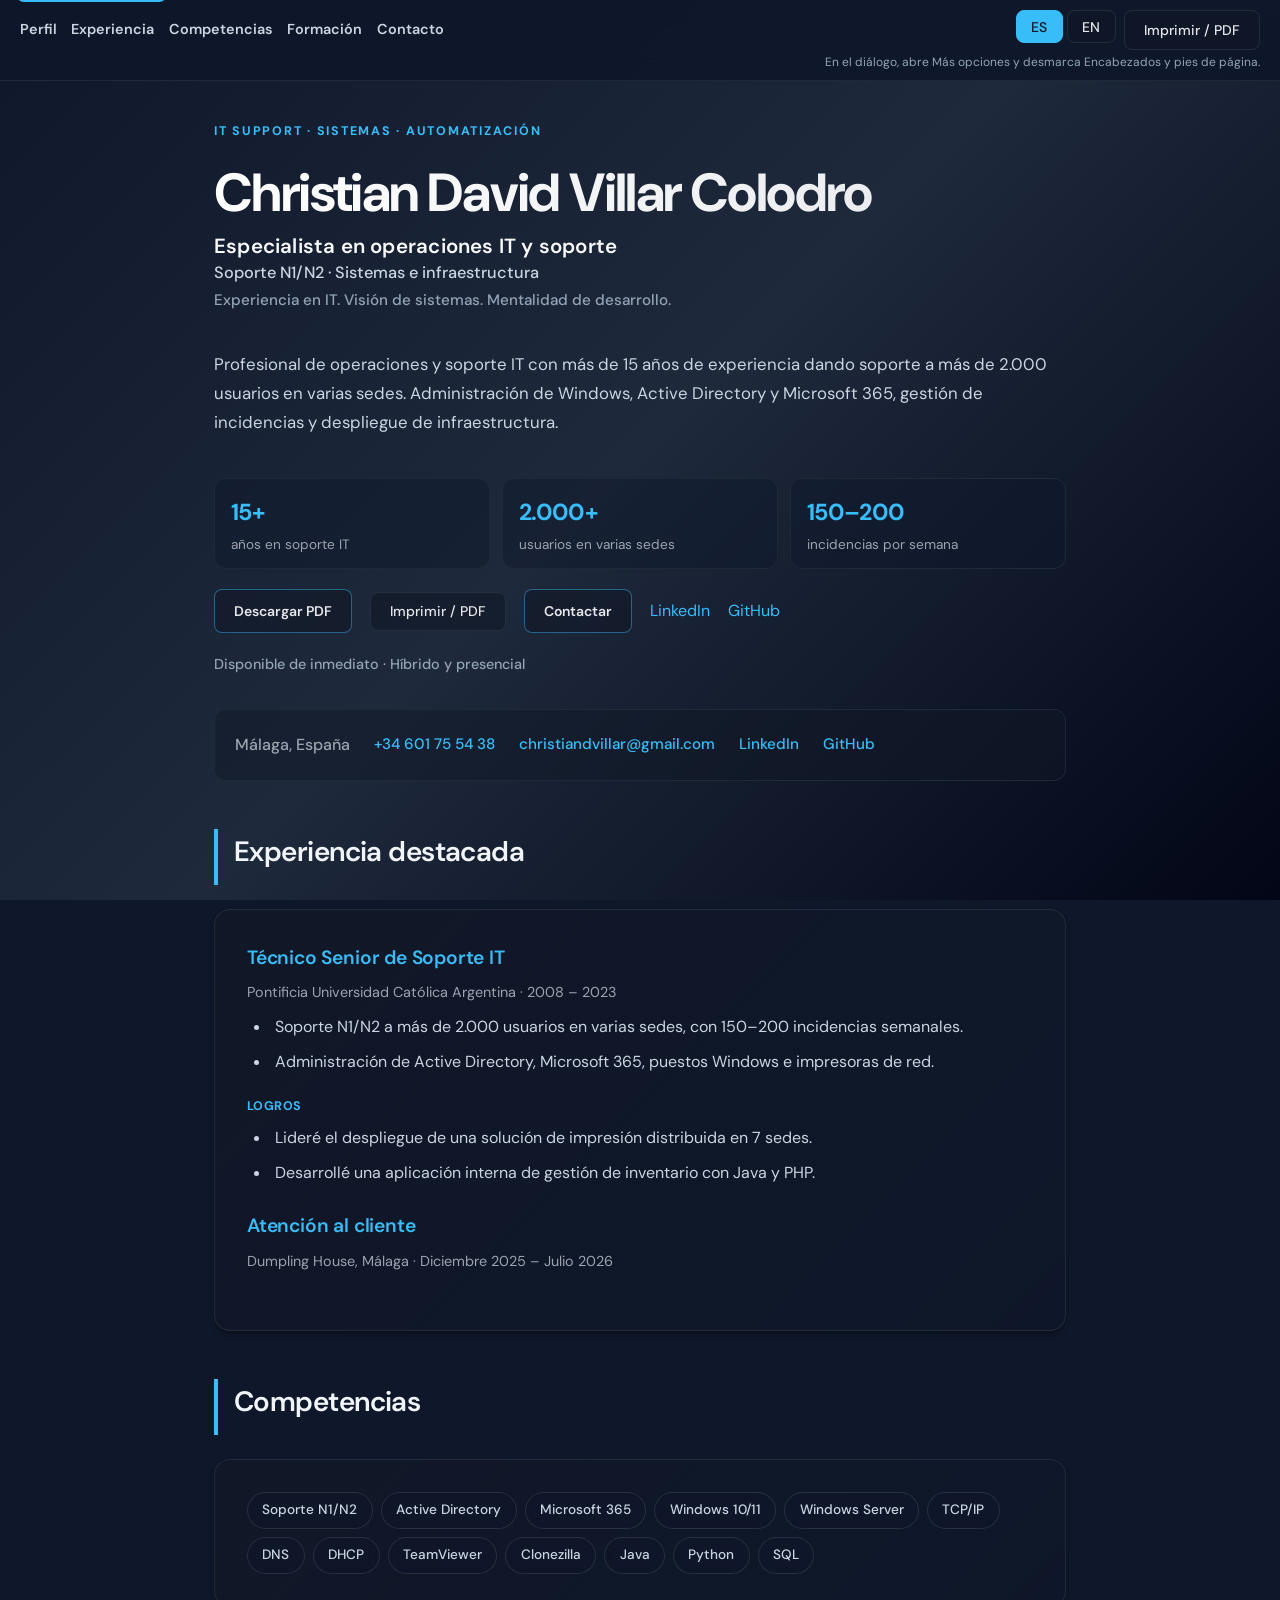
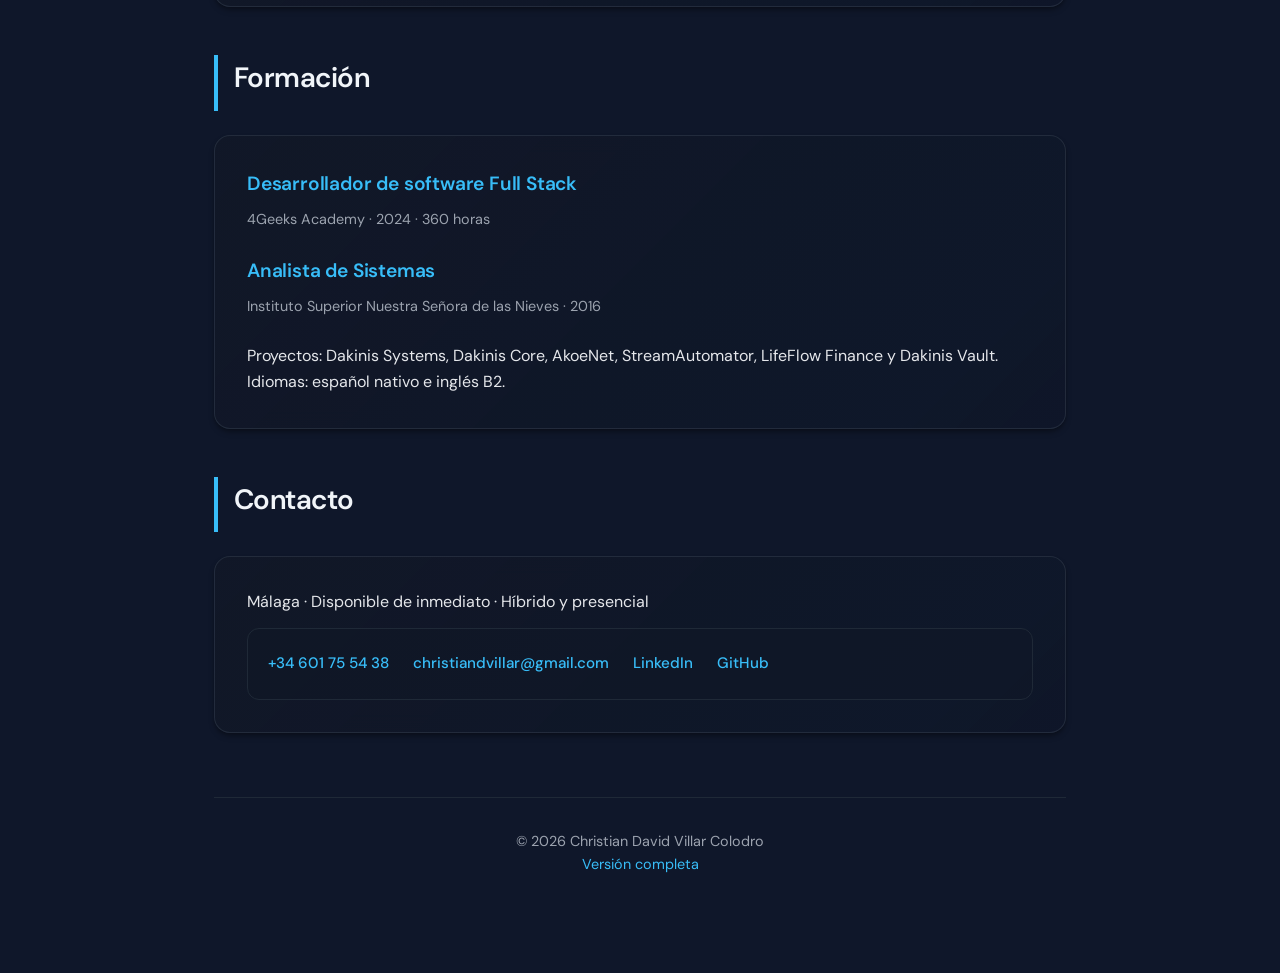
==== index-short.html @ e6d1a1b8 "Add bilingual PDF downloads and public project links. Ship Edge-validated PDFs in pdf/ and wire Desc" ====
<!DOCTYPE html>
<html lang="es">
<head>
  <meta charset="UTF-8" />
  <meta name="viewport" content="width=device-width, initial-scale=1.0" />
  <title>Christian David Villar Colodro | CV resumido</title>
  <meta name="description" data-es="CV resumido de Christian David Villar Colodro, técnico de operaciones IT y soporte N2. Málaga." data-en="Short CV of Christian David Villar Colodro, IT Operations Technician and L2 support. Málaga, Spain." content="CV resumido de Christian David Villar Colodro, técnico de operaciones IT y soporte N2. Málaga." />
  <meta name="theme-color" content="#0f172a" />
  <link rel="preconnect" href="https://fonts.googleapis.com" />
  <link rel="preconnect" href="https://fonts.gstatic.com" crossorigin />
  <link href="https://fonts.googleapis.com/css2?family=DM+Sans:ital,opsz,wght@0,9..40,400;0,9..40,500;0,9..40,600;0,9..40,700&display=swap" rel="stylesheet" />
  <link rel="stylesheet" href="css/styles.css" />
</head>
<body class="cv-page cv-short" data-title-es="Christian David Villar Colodro | CV resumido" data-title-en="Christian David Villar Colodro | Short CV">
  <a href="#cv-content" class="skip-link"><span data-es="Ir al contenido" data-en="Skip to content">Ir al contenido</span></a>

  <div class="topbar no-print">
    <nav class="section-nav" data-aria-es="Secciones del CV" data-aria-en="CV sections" aria-label="Secciones del CV">
      <a href="#perfil" data-es="Perfil" data-en="Profile">Perfil</a>
      <a href="#experiencia" data-es="Experiencia" data-en="Experience">Experiencia</a>
      <a href="#competencias" data-es="Competencias" data-en="Skills">Competencias</a>
      <a href="#formacion" data-es="Formación" data-en="Education">Formación</a>
      <a href="#contacto" data-es="Contacto" data-en="Contact">Contacto</a>
    </nav>
    <div class="controls-group">
      <div class="lang-toggle" role="group" data-aria-es="Selector de idioma" data-aria-en="Language selector" aria-label="Selector de idioma">
        <button type="button" id="btn-es" aria-pressed="true">ES</button>
        <button type="button" id="btn-en" aria-pressed="false">EN</button>
      </div>
      <button type="button" class="print-btn" data-es="Imprimir / PDF" data-en="Print / PDF">Imprimir / PDF</button>
    </div>
    <p class="print-hint" data-es="En el diálogo, abre Más opciones y desmarca Encabezados y pies de página." data-en="In the dialog, open More settings and turn off Headers and footers.">En el diálogo, abre Más opciones y desmarca Encabezados y pies de página.</p>
  </div>

  <main class="container" id="cv-content">
    <header class="cv-header" id="perfil">
      <p class="kicker" data-es="IT SUPPORT · SISTEMAS · AUTOMATIZACIÓN" data-en="IT SUPPORT · SYSTEMS · AUTOMATION">IT SUPPORT · SISTEMAS · AUTOMATIZACIÓN</p>
      <div class="header-text">
        <h1>Christian David Villar Colodro</h1>
        <p class="subtitle" data-es="Especialista en operaciones IT y soporte" data-en="IT Operations &amp; Support Specialist">Especialista en operaciones IT y soporte</p>
        <p class="subtitle-scope" data-es="Soporte N1/N2 · Sistemas e infraestructura" data-en="L1/L2 Support · Systems &amp; Infrastructure">Soporte N1/N2 · Sistemas e infraestructura</p>
        <p class="tagline" data-es="Experiencia en IT. Visión de sistemas. Mentalidad de desarrollo." data-en="IT experience. A systems view. A builder's mindset.">Experiencia en IT. Visión de sistemas. Mentalidad de desarrollo.</p>
      </div>
      <p class="intro-text" data-es="Profesional de operaciones y soporte IT con más de 15 años de experiencia dando soporte a más de 2.000 usuarios en varias sedes. Administración de Windows, Active Directory y Microsoft 365, gestión de incidencias y despliegue de infraestructura." data-en="IT Operations and Support professional with 15+ years of experience supporting 2,000+ users across multiple sites. Windows administration, Active Directory, Microsoft 365, incident management and infrastructure deployment.">Profesional de operaciones y soporte IT con más de 15 años de experiencia dando soporte a más de 2.000 usuarios en varias sedes. Administración de Windows, Active Directory y Microsoft 365, gestión de incidencias y despliegue de infraestructura.</p>
      <div class="stats" data-aria-es="Cifras destacadas" data-aria-en="Key figures" aria-label="Cifras destacadas">
        <div class="stat">
          <strong>15+</strong>
          <span data-es="años en soporte IT" data-en="years in IT support">años en soporte IT</span>
        </div>
        <div class="stat">
          <strong data-es="2.000+" data-en="2,000+">2.000+</strong>
          <span data-es="usuarios en varias sedes" data-en="users across multiple campuses">usuarios en varias sedes</span>
        </div>
        <div class="stat">
          <strong>150–200</strong>
          <span data-es="incidencias por semana" data-en="incidents per week">incidencias por semana</span>
        </div>
      </div>
      <div class="hero-actions no-print">
        <a class="button-link download-cv" href="pdf/cv-resumido-es.pdf" download data-pdf-es="pdf/cv-resumido-es.pdf" data-pdf-en="pdf/cv-resumido-en.pdf" data-es="Descargar PDF" data-en="Download PDF">Descargar PDF</a>
        <button type="button" class="print-btn" data-es="Imprimir / PDF" data-en="Print / PDF">Imprimir / PDF</button>
        <a class="button-link" href="#contacto" data-es="Contactar" data-en="Contact">Contactar</a>
        <a href="https://www.linkedin.com/in/christian-david-villar-colodro" target="_blank" rel="noopener noreferrer">LinkedIn</a>
        <a href="https://github.com/ChristianDVillar" target="_blank" rel="noopener noreferrer">GitHub</a>
      </div>
      <p class="availability"><span data-es="Disponible de inmediato · Híbrido y presencial" data-en="Available immediately · Hybrid and on-site">Disponible de inmediato · Híbrido y presencial</span></p>
      <div class="contact-info">
        <span data-es="Málaga, España" data-en="Málaga, Spain">Málaga, España</span>
        <a href="tel:+34601755438">+34 601 75 54 38</a>
        <a href="mailto:christiandvillar@gmail.com">christiandvillar@gmail.com</a>
        <a href="https://www.linkedin.com/in/christian-david-villar-colodro" target="_blank" rel="noopener noreferrer">LinkedIn</a>
        <a href="https://github.com/ChristianDVillar" target="_blank" rel="noopener noreferrer">GitHub</a>
      </div>
    </header>

    <section id="experiencia" aria-labelledby="experience-heading">
      <h2 id="experience-heading" data-es="Experiencia destacada" data-en="Key experience">Experiencia destacada</h2>
      <div class="card">
        <div class="experience-item">
          <h3 data-es="Técnico Senior de Soporte IT" data-en="Senior IT Support Technician">Técnico Senior de Soporte IT</h3>
          <p class="meta" data-es="Pontificia Universidad Católica Argentina · 2008 – 2023" data-en="Pontifical Catholic University of Argentina · 2008 – 2023">Pontificia Universidad Católica Argentina · 2008 – 2023</p>
          <ul>
            <li data-es="Soporte N1/N2 a más de 2.000 usuarios en varias sedes, con 150–200 incidencias semanales." data-en="L1/L2 support for 2,000+ users across multiple campuses, resolving 150–200 incidents per week.">Soporte N1/N2 a más de 2.000 usuarios en varias sedes, con 150–200 incidencias semanales.</li>
            <li data-es="Administración de Active Directory, Microsoft 365, puestos Windows e impresoras de red." data-en="Managed Active Directory, Microsoft 365, Windows workstations and network printers.">Administración de Active Directory, Microsoft 365, puestos Windows e impresoras de red.</li>
          </ul>
          <p class="block-label" data-es="Logros" data-en="Achievements">Logros</p>
          <ul>
            <li data-es="Lideré el despliegue de una solución de impresión distribuida en 7 sedes." data-en="Led deployment of a distributed printing solution across 7 campuses.">Lideré el despliegue de una solución de impresión distribuida en 7 sedes.</li>
            <li data-es="Desarrollé una aplicación interna de gestión de inventario con Java y PHP." data-en="Developed an internal inventory management application using Java and PHP.">Desarrollé una aplicación interna de gestión de inventario con Java y PHP.</li>
          </ul>
        </div>
        <div class="experience-item">
          <h3 data-es="Atención al cliente" data-en="Customer Service">Atención al cliente</h3>
          <p class="meta" data-es="Dumpling House, Málaga · Diciembre 2025 – Julio 2026" data-en="Dumpling House, Málaga · December 2025 – July 2026">Dumpling House, Málaga · Diciembre 2025 – Julio 2026</p>
        </div>
      </div>
    </section>

    <section id="competencias" aria-labelledby="skills-heading">
      <h2 id="skills-heading" data-es="Competencias" data-en="Skills">Competencias</h2>
      <div class="card">
        <div class="tags" role="list">
          <span class="tag" role="listitem"><span data-es="Soporte N1/N2" data-en="L1/L2 support">Soporte N1/N2</span></span>
          <span class="tag" role="listitem">Active Directory</span>
          <span class="tag" role="listitem">Microsoft 365</span>
          <span class="tag" role="listitem">Windows 10/11</span>
          <span class="tag" role="listitem">Windows Server</span>
          <span class="tag" role="listitem">TCP/IP</span>
          <span class="tag" role="listitem">DNS</span>
          <span class="tag" role="listitem">DHCP</span>
          <span class="tag" role="listitem">TeamViewer</span>
          <span class="tag" role="listitem">Clonezilla</span>
          <span class="tag" role="listitem">Java</span>
          <span class="tag" role="listitem">Python</span>
          <span class="tag" role="listitem">SQL</span>
        </div>
      </div>
    </section>

    <section id="formacion" aria-labelledby="education-heading">
      <h2 id="education-heading" data-es="Formación" data-en="Education">Formación</h2>
      <div class="card">
        <div class="experience-item">
          <h3 data-es="Desarrollador de software Full Stack" data-en="Full Stack Software Developer">Desarrollador de software Full Stack</h3>
          <p class="meta" data-es="4Geeks Academy · 2024 · 360 horas" data-en="4Geeks Academy · 2024 · 360 hours">4Geeks Academy · 2024 · 360 horas</p>
        </div>
        <div class="experience-item">
          <h3 data-es="Analista de Sistemas" data-en="Systems Analyst">Analista de Sistemas</h3>
          <p class="meta">Instituto Superior Nuestra Señora de las Nieves · 2016</p>
        </div>
        <p data-es="Proyectos: Dakinis Systems, Dakinis Core, AkoeNet, StreamAutomator, LifeFlow Finance y Dakinis Vault." data-en="Projects: Dakinis Systems, Dakinis Core, AkoeNet, StreamAutomator, LifeFlow Finance and Dakinis Vault.">Proyectos: Dakinis Systems, Dakinis Core, AkoeNet, StreamAutomator, LifeFlow Finance y Dakinis Vault.</p>
        <p data-es="Idiomas: español nativo e inglés B2." data-en="Languages: Spanish (native) and English (B2).">Idiomas: español nativo e inglés B2.</p>
      </div>
    </section>

    <section id="contacto" aria-labelledby="contact-heading">
      <h2 id="contact-heading" data-es="Contacto" data-en="Contact">Contacto</h2>
      <div class="card">
        <p data-es="Málaga · Disponible de inmediato · Híbrido y presencial" data-en="Málaga · Available immediately · Hybrid and on-site">Málaga · Disponible de inmediato · Híbrido y presencial</p>
        <div class="contact-info">
          <a href="tel:+34601755438">+34 601 75 54 38</a>
          <a href="mailto:christiandvillar@gmail.com">christiandvillar@gmail.com</a>
          <a href="https://www.linkedin.com/in/christian-david-villar-colodro" target="_blank" rel="noopener noreferrer">LinkedIn</a>
          <a href="https://github.com/ChristianDVillar" target="_blank" rel="noopener noreferrer">GitHub</a>
        </div>
      </div>
    </section>

    <footer>
      <p>© <span id="year"></span> Christian David Villar Colodro</p>
      <p class="no-print"><a href="index.html"><span data-es="Versión completa" data-en="Full version">Versión completa</span></a></p>
    </footer>
  </main>

  <script src="js/script.js"></script>
</body>
</html>
---- css/styles.css ----
:root {
  --bg: #0f172a;
  --card: #111827;
  --text: #e5e7eb;
  --muted: #9ca3af;
  --accent: #38bdf8;
  --accent-hover: #7dd3fc;
  --border: #1f2937;
  --border-light: #374151;
  --gradient-start: #020617;
  --shadow: rgba(0, 0, 0, 0.3);
  --font-sans: 'DM Sans', -apple-system, BlinkMacSystemFont, 'Segoe UI', sans-serif;
}

* {
  box-sizing: border-box;
  margin: 0;
  padding: 0;
}

.skip-link {
  position: absolute;
  top: -3rem;
  left: 1rem;
  padding: 0.75rem 1.25rem;
  background: var(--accent);
  color: var(--bg);
  font-weight: 600;
  border-radius: 8px;
  z-index: 100;
  transition: top 0.2s ease;
}
.skip-link:focus {
  top: 1rem;
  outline: 3px solid var(--accent-hover);
  outline-offset: 2px;
}

body {
  margin: 0;
  font-family: var(--font-sans);
  background: linear-gradient(135deg, #0f172a 0%, #1e293b 50%, #020617 100%);
  background-attachment: fixed;
  background-color: #0f172a;
  color: var(--text);
  line-height: 1.65;
  min-height: 100vh;
  padding-bottom: 2rem;
  transition: background 0.3s ease, color 0.3s ease;
  -webkit-font-smoothing: antialiased;
  -moz-osx-font-smoothing: grayscale;
}


a {
  color: var(--accent);
  text-decoration: none;
  transition: color 0.2s ease;
}

a:hover {
  color: var(--accent-hover);
  text-decoration: underline;
}

a:focus-visible {
  outline: 2px solid var(--accent);
  outline-offset: 2px;
}

.container {
  max-width: 900px;
  margin: 0 auto;
  padding: 2.5rem 1.5rem 4rem;
  animation: fadeIn 0.5s ease-out;
}

@keyframes fadeIn {
  from {
    opacity: 0;
    transform: translateY(20px);
  }
  to {
    opacity: 1;
    transform: translateY(0);
  }
}

.cv-header {
  display: flex;
  flex-direction: column;
  gap: 1.25rem;
  margin-bottom: 2.5rem;
}

.header-text {
  flex: 1;
}

.controls-group {
  display: flex;
  gap: 0.5rem;
  flex-wrap: wrap;
}

h1 {
  font-size: clamp(2.35rem, 6vw, 3.35rem);
  margin: 0;
  font-weight: 700;
  letter-spacing: -0.03em;
  line-height: 1.2;
  background: linear-gradient(135deg, #ffffff 0%, #e5e7eb 100%);
  -webkit-background-clip: text;
  -webkit-text-fill-color: transparent;
  background-clip: text;
}

h2 {
  margin-top: 3rem;
  margin-bottom: 1.25rem;
  padding-bottom: 0.6rem;
  padding-left: 1rem;
  border-left: 4px solid var(--accent);
  font-size: clamp(1.35rem, 3.5vw, 1.75rem);
  font-weight: 600;
  letter-spacing: -0.02em;
  color: #f1f5f9;
}

h3 {
  margin-top: 0;
  margin-bottom: 0.75rem;
  font-size: 1.25rem;
  font-weight: 600;
}

.subtitle {
  margin-top: 0.45rem;
  color: #f8fafc;
  font-size: 1.28rem;
  font-weight: 600;
  letter-spacing: 0.01em;
  line-height: 1.3;
}

.subtitle-scope {
  margin-top: 0.15rem;
  color: #cbd5e1;
  font-size: 1.02rem;
  font-weight: 500;
  line-height: 1.35;
}

.card {
  background: linear-gradient(135deg, rgba(17, 24, 39, 0.8) 0%, rgba(15, 23, 42, 0.9) 100%);
  background-color: rgba(17, 24, 39, 0.6);
  backdrop-filter: blur(10px);
  border: 1px solid rgba(55, 65, 81, 0.5);
  border-radius: 16px;
  padding: 2rem;
  margin-top: 1.5rem;
  transition: all 0.3s cubic-bezier(0.4, 0, 0.2, 1);
  animation: slideUp 0.5s ease-out backwards;
  box-shadow: 0 4px 6px -1px rgba(0, 0, 0, 0.3), 0 2px 4px -1px rgba(0, 0, 0, 0.2);
}

.card:nth-child(1) { animation-delay: 0.1s; }
.card:nth-child(2) { animation-delay: 0.2s; }
.card:nth-child(3) { animation-delay: 0.3s; }
.card:nth-child(4) { animation-delay: 0.4s; }

@keyframes slideUp {
  from {
    opacity: 0;
    transform: translateY(30px);
  }
  to {
    opacity: 1;
    transform: translateY(0);
  }
}

.card:hover {
  transform: translateY(-6px);
  box-shadow: 0 20px 40px -10px rgba(0, 0, 0, 0.5), 0 0 0 1px rgba(56, 189, 248, 0.1);
  border-color: rgba(56, 189, 248, 0.3);
  background: linear-gradient(135deg, rgba(17, 24, 39, 0.9) 0%, rgba(15, 23, 42, 0.95) 100%);
}

.project {
  display: flex;
  flex-direction: column;
  height: 100%;
}

.project p {
  flex-grow: 1;
  margin-bottom: 1rem;
  color: var(--muted);
}

button {
  background: rgba(17, 24, 39, 0.6);
  border: 1px solid rgba(55, 65, 81, 0.5);
  color: var(--text);
  padding: 0.6rem 1.2rem;
  border-radius: 8px;
  cursor: pointer;
  font-size: 0.875rem;
  font-weight: 500;
  transition: all 0.2s cubic-bezier(0.4, 0, 0.2, 1);
  font-family: inherit;
  backdrop-filter: blur(10px);
}

button:hover {
  background: rgba(31, 41, 55, 0.8);
  border-color: rgba(56, 189, 248, 0.4);
  transform: translateY(-2px);
  box-shadow: 0 4px 12px rgba(0, 0, 0, 0.3);
}

button:focus-visible {
  outline: 2px solid var(--accent);
  outline-offset: 2px;
}

button.active {
  background: var(--accent);
  border-color: var(--accent);
  color: var(--bg);
}

.lang-toggle button {
  padding: 0.4rem 0.9rem;
}

.grid {
  display: grid;
  grid-template-columns: repeat(auto-fit, minmax(280px, 1fr));
  gap: 1.5rem;
}

.tags {
  display: flex;
  flex-wrap: wrap;
  gap: 0.5rem;
  margin-top: auto;
}

.tag {
  background: rgba(15, 23, 42, 0.6);
  border: 1px solid rgba(55, 65, 81, 0.6);
  padding: 0.4rem 0.9rem;
  border-radius: 999px;
  font-size: 0.85rem;
  color: #cbd5e1;
  transition: all 0.2s ease;
  font-weight: 500;
  backdrop-filter: blur(5px);
}

.tag:hover {
  border-color: var(--accent);
  background: rgba(56, 189, 248, 0.1);
  color: var(--accent);
  transform: translateY(-2px);
  box-shadow: 0 4px 8px rgba(56, 189, 248, 0.2);
}

footer {
  margin-top: 4rem;
  text-align: center;
  color: var(--muted);
  font-size: 0.9rem;
  padding-top: 2rem;
  border-top: 1px solid var(--border);
}

.intro-text {
  margin: 1rem 0 1.25rem;
  font-size: 1.05rem;
  line-height: 1.75;
  color: #cbd5e1;
  max-width: 72ch;
}

.links {
  display: flex;
  gap: 1.5rem;
  margin-top: 1rem;
  flex-wrap: wrap;
}

.links a {
  display: flex;
  align-items: center;
  gap: 0.5rem;
}

.experience-item {
  margin-bottom: 1.5rem;
}

.experience-item h3,
.experience-item h4 {
  font-size: 1.2rem;
  margin-bottom: 0.5rem;
  color: var(--accent);
  font-weight: 600;
  letter-spacing: -0.01em;
}

.experience-item .meta {
  color: var(--muted);
  font-size: 0.9rem;
  margin-bottom: 0.5rem;
}

.experience-item ul {
  margin-left: 1.5rem;
  margin-top: 0.5rem;
}

.experience-item li {
  margin-bottom: 0.5rem;
  color: #cbd5e1;
  line-height: 1.7;
  padding-left: 0.25rem;
}

.contact-info {
  display: flex;
  flex-wrap: wrap;
  align-items: center;
  gap: 0.75rem 1.5rem;
  margin-top: 0.75rem;
  padding: 1rem 1.25rem;
  background: rgba(17, 24, 39, 0.5);
  border: 1px solid var(--border);
  border-radius: 12px;
}

.contact-info a {
  display: inline-flex;
  align-items: center;
  padding: 0.4rem 0;
  font-weight: 500;
  font-size: 0.95rem;
  border-radius: 6px;
  transition: color 0.2s ease, background 0.2s ease;
}

.contact-info a:hover {
  color: var(--accent-hover);
  background: rgba(56, 189, 248, 0.08);
  text-decoration: none;
}

html {
  scroll-behavior: smooth;
  scroll-padding-top: 5rem;
}

#perfil,
section[id] {
  scroll-margin-top: 5rem;
}

.topbar {
  position: sticky;
  top: 0;
  z-index: 40;
  display: flex;
  flex-wrap: wrap;
  align-items: center;
  justify-content: space-between;
  gap: 0.35rem 1rem;
  padding: 0.65rem 1.25rem 0.55rem;
  background: rgba(15, 23, 42, 0.92);
  backdrop-filter: blur(12px);
  border-bottom: 1px solid var(--border);
}

.section-nav {
  display: flex;
  gap: 0.9rem;
  overflow-x: auto;
  min-width: 0;
}

.section-nav a {
  color: #cbd5e1;
  font-size: 0.9rem;
  font-weight: 600;
  white-space: nowrap;
  text-decoration: none;
}

.section-nav a:hover {
  color: var(--accent-hover);
  text-decoration: none;
}

.topbar .controls-group {
  flex-shrink: 0;
}

.print-hint {
  flex: 1 0 100%;
  margin: 0;
  color: #94a3b8;
  font-size: 0.75rem;
  line-height: 1.3;
  text-align: right;
}

.kicker {
  margin: 0;
  color: var(--accent);
  font-size: 0.78rem;
  font-weight: 700;
  letter-spacing: 0.14em;
}

.tagline {
  margin: 0.3rem 0 0;
  color: #94a3b8;
  font-size: 0.95rem;
  font-weight: 500;
}

.hero-actions {
  display: flex;
  flex-wrap: wrap;
  align-items: center;
  gap: 0.75rem 1.1rem;
}

.hero-actions .button-link,
.hero-actions .print-btn {
  text-decoration: none;
}

.hero-actions .button-link {
  display: inline-flex;
  align-items: center;
  background: rgba(17, 24, 39, 0.6);
  border: 1px solid rgba(56, 189, 248, 0.45);
  color: var(--text);
  padding: 0.6rem 1.2rem;
  border-radius: 8px;
  font-size: 0.875rem;
  font-weight: 600;
}

.hero-actions .button-link:hover {
  background: rgba(56, 189, 248, 0.12);
  text-decoration: none;
}

.availability {
  display: inline-flex;
  width: fit-content;
  margin: 0;
  padding: 0;
  border: none;
  background: none;
  color: #94a3b8;
  font-size: 0.9rem;
  font-weight: 500;
}

.impact {
  display: grid;
  grid-template-columns: repeat(3, 1fr);
  gap: 0.75rem;
  margin-top: 1.5rem;
}

.impact article {
  padding: 1rem 1.1rem;
  border: 1px solid rgba(56, 189, 248, 0.28);
  border-radius: 14px;
  background: rgba(56, 189, 248, 0.06);
}

.impact h3 {
  margin-bottom: 0.4rem;
  color: #e0f2fe;
  font-size: 1rem;
}

.impact p {
  margin: 0;
  color: #cbd5e1;
  font-size: 0.92rem;
  line-height: 1.45;
}

.project-status {
  margin: -0.25rem 0 0.5rem;
  color: var(--accent);
  font-size: 0.78rem;
  font-weight: 700;
  letter-spacing: 0.04em;
  text-transform: uppercase;
}

.project .project-tech {
  flex-grow: 0;
  margin: 0.15rem 0 0;
  color: #cbd5e1;
  font-size: 0.88rem;
  font-weight: 600;
}

.project-actions {
  display: flex;
  flex-wrap: wrap;
  gap: 0.65rem 1rem;
  margin-top: 0.85rem;
}

.project-actions a {
  font-size: 0.9rem;
  font-weight: 600;
}

.stats {
  display: grid;
  grid-template-columns: repeat(3, 1fr);
  gap: 0.75rem;
}

.stat {
  background: rgba(15, 23, 42, 0.45);
  border: 1px solid var(--border);
  border-radius: 12px;
  padding: 0.9rem 1rem;
}

.stat strong {
  display: block;
  font-size: 1.45rem;
  letter-spacing: -0.03em;
  color: var(--accent);
}

.stat span {
  display: block;
  margin-top: 0.2rem;
  color: var(--muted);
  font-size: 0.85rem;
  line-height: 1.4;
}

.block-label {
  margin-top: 1.25rem;
  margin-bottom: 0.35rem;
  font-size: 0.78rem;
  font-weight: 700;
  letter-spacing: 0.04em;
  text-transform: uppercase;
  color: var(--accent);
}

.grid > .card {
  margin-top: 0;
}

.skill-group h3 {
  font-size: 1.05rem;
}

.contact-info span {
  color: var(--muted);
  font-weight: 500;
}

@media screen and (max-width: 768px) {
  .container {
    padding: 1.5rem 1rem 3rem;
  }

  .grid {
    grid-template-columns: 1fr;
    gap: 1rem;
  }

  .controls-group {
    width: 100%;
  }

  h2 {
    margin-top: 2rem;
  }

  .topbar {
    flex-direction: column;
    align-items: stretch;
    padding: 0.75rem 1rem;
    max-width: 100%;
  }

  .section-nav {
    width: 100%;
    max-width: 100%;
    flex-wrap: wrap;
    gap: 0.35rem 0.75rem;
  }

  .print-hint {
    width: 100%;
    max-width: 100%;
    text-align: left;
  }

  .stats,
  .impact {
    grid-template-columns: 1fr;
  }

  html {
    scroll-padding-top: 11rem;
  }

  #perfil,
  section[id] {
    scroll-margin-top: 11rem;
  }
}

@media (prefers-reduced-motion: reduce) {
  * {
    animation: none !important;
    transition: none !important;
  }

  html {
    scroll-behavior: auto;
  }
}

@page {
  size: A4;
  margin: 11mm 13mm 12mm;
}

@media print {
  * {
    animation: none !important;
    transition: none !important;
    box-shadow: none !important;
    -webkit-print-color-adjust: exact;
    print-color-adjust: exact;
  }

  html {
    scroll-behavior: auto;
  }

  html,
  body {
    background: #fff !important;
    color: #1c2430 !important;
    font-size: 10.5pt;
    line-height: 1.42;
  }

  .skip-link,
  .no-print,
  .topbar,
  footer {
    display: none !important;
  }

  .container {
    max-width: none !important;
    width: auto !important;
    margin: 0 !important;
    padding: 0 !important;
    animation: none !important;
  }

  .cv-header {
    gap: 3pt;
    margin: 0 0 6pt;
    padding-bottom: 4pt;
    border-bottom: 1.25pt solid #003399;
  }

  h1 {
    margin: 0;
    font-size: 24pt;
    line-height: 1.1;
    letter-spacing: -0.02em;
    color: #0a2540 !important;
    background: none !important;
    -webkit-text-fill-color: #0a2540 !important;
  }

  h2 {
    margin: 9pt 0 4pt;
    padding: 0 0 1.5pt;
    border-left: none;
    border-bottom: 0.8pt solid #003399;
    color: #003399 !important;
    font-size: 10.5pt;
    font-weight: 700;
    letter-spacing: 0.06em;
    text-transform: uppercase;
    break-after: avoid;
    page-break-after: avoid;
  }

  h3 {
    margin: 0;
    font-size: 10.5pt;
    color: #0a2540;
  }

  .availability {
    margin: 0 0 2pt;
    padding: 0;
    border: none;
    background: none;
    color: #003399;
    font-size: 8.5pt;
    font-weight: 700;
    letter-spacing: 0.04em;
    text-transform: uppercase;
  }

  .kicker {
    margin: 0 0 2pt;
    color: #003399;
    font-size: 8pt;
    font-weight: 700;
    letter-spacing: 0.08em;
  }

  .tagline {
    margin: 2pt 0 0;
    color: #1c3d66;
    font-size: 10.5pt;
  }

  .subtitle {
    margin: 2pt 0 0;
    color: #0a2540;
    font-size: 11pt;
    font-weight: 700;
  }

  .subtitle-scope {
    margin: 1pt 0 0;
    color: #1c3d66;
    font-size: 10pt;
    font-weight: 600;
  }

  .intro-text {
    max-width: none;
    margin: 5pt 0 0;
    color: #243044;
    font-size: 9.5pt;
    line-height: 1.4;
  }

  .stats {
    display: grid !important;
    grid-template-columns: repeat(3, 1fr) !important;
    gap: 8pt;
    margin-top: 6pt;
    padding-top: 5pt;
    border-top: 0.4pt solid #d5deea;
  }

  .stat {
    padding: 0 8pt 0 0;
    border: none;
    border-right: 0.4pt solid #d5deea;
    border-radius: 0;
    background: none;
    break-inside: avoid;
  }

  .stat:last-child {
    border-right: none;
    padding-right: 0;
  }

  .stat strong {
    display: block;
    margin: 0;
    color: #003399;
    font-size: 12pt;
    line-height: 1.1;
  }

  .stat span {
    display: block;
    margin-top: 1pt;
    color: #3d4c63;
    font-size: 8pt;
    line-height: 1.25;
  }

  .contact-info {
    margin-top: 5pt;
    padding: 0;
    gap: 3pt 10pt;
    border: none;
    border-radius: 0;
    background: none;
    font-size: 9pt;
  }

  .contact-info span,
  .contact-info a {
    color: #1c3d66;
    font-weight: 500;
    text-decoration: none;
  }

  .card {
    margin: 0 0 2pt;
    padding: 0;
    border: none;
    border-radius: 0;
    background: none;
    break-inside: auto;
    page-break-inside: auto;
  }

  .card:hover {
    transform: none;
    border: none;
    background: none;
  }

  .grid {
    display: block;
    gap: 0;
  }

  .stats,
  .experience-item,
  .experience-item li,
  .skill-group,
  .project {
    break-inside: avoid;
    page-break-inside: avoid;
  }

  .experience-item {
    margin: 0 0 4pt;
  }

  h2,
  h3,
  .block-label {
    break-after: avoid;
    page-break-after: avoid;
  }

  .experience-item h3,
  .experience-item h4 {
    color: #0a2540;
    font-size: 10.5pt;
  }

  .experience-item .meta,
  .meta {
    margin: 0 0 2pt;
    color: #4b5b72;
    font-size: 8.5pt;
  }

  .experience-item ul {
    margin: 2pt 0 0 13pt;
  }

  .experience-item li,
  .project p,
  #formacion p,
  #contacto p {
    margin-bottom: 2.5pt;
    padding-left: 0;
    color: #243044;
    font-size: 10pt;
    line-height: 1.42;
  }

  .block-label {
    margin: 5pt 0 1pt;
    color: #003399;
    font-size: 8pt;
  }

  .skill-group,
  .project {
    margin: 0 0 5pt;
    break-inside: avoid;
    page-break-inside: avoid;
  }

  .skill-group h3,
  .project h3 {
    margin: 0 0 2pt;
    color: #0a2540;
    font-size: 10pt;
  }

  .project .project-tech {
    margin: 1pt 0 0;
    color: #3d4c63;
    font-size: 8.5pt;
    font-weight: 600;
  }

  .tags {
    gap: 2pt 3pt;
  }

  .tag {
    padding: 0.5pt 4pt;
    border: 0.4pt solid #b7c4d6;
    border-radius: 2pt;
    background: #f4f7fb;
    color: #1c2430;
    font-size: 8pt;
    font-weight: 500;
  }

  .tag:hover {
    transform: none;
    border-color: #b7c4d6;
    background: #f4f7fb;
    color: #1c2430;
    box-shadow: none;
  }

  #contacto .contact-info {
    margin-top: 3pt;
  }

  #proyectos {
    break-inside: avoid;
    page-break-inside: avoid;
  }

  a {
    color: #003399;
    text-decoration: none;
  }

  .cv-short {
    font-size: 11pt;
    line-height: 1.4;
  }

  .cv-short h1 {
    font-size: 22pt;
  }

  .cv-short .kicker,
  .cv-short .tagline {
    margin-top: 1pt;
    margin-bottom: 0;
  }

  .cv-short .subtitle {
    font-size: 11pt;
  }

  .cv-short .subtitle-scope,
  .cv-short .tagline {
    margin-top: 0;
    font-size: 10pt;
  }

  .cv-short .subtitle,
  .cv-short .intro-text,
  .cv-short .experience-item li,
  .cv-short #formacion p,
  .cv-short #contacto p {
    font-size: 11pt;
    line-height: 1.4;
  }

  .cv-short .intro-text {
    margin-top: 4pt;
  }

  .cv-short .stats {
    margin-top: 6pt;
    padding-top: 4pt;
    padding-bottom: 0;
  }

  .cv-short .stat strong {
    font-size: 13pt;
  }

  .cv-short .stat span,
  .cv-short .contact-info,
  .cv-short .meta {
    font-size: 10pt;
  }

  .cv-short .cv-header {
    margin-bottom: 4pt;
    padding-bottom: 3pt;
  }

  .cv-short h2 {
    margin-top: 6pt;
    margin-bottom: 2pt;
    font-size: 11pt;
  }

  .cv-short .experience-item {
    margin-bottom: 4pt;
  }

  .cv-short .experience-item li {
    margin-bottom: 2pt;
  }

  .cv-short .tag {
    padding: 2pt 6pt;
    font-size: 10pt;
  }

  .cv-short .block-label {
    margin-top: 4pt;
  }

  .cv-short #contacto .card {
    break-inside: avoid;
    page-break-inside: avoid;
  }

  .cv-short #contacto .contact-info {
    margin-top: 2pt;
  }
}
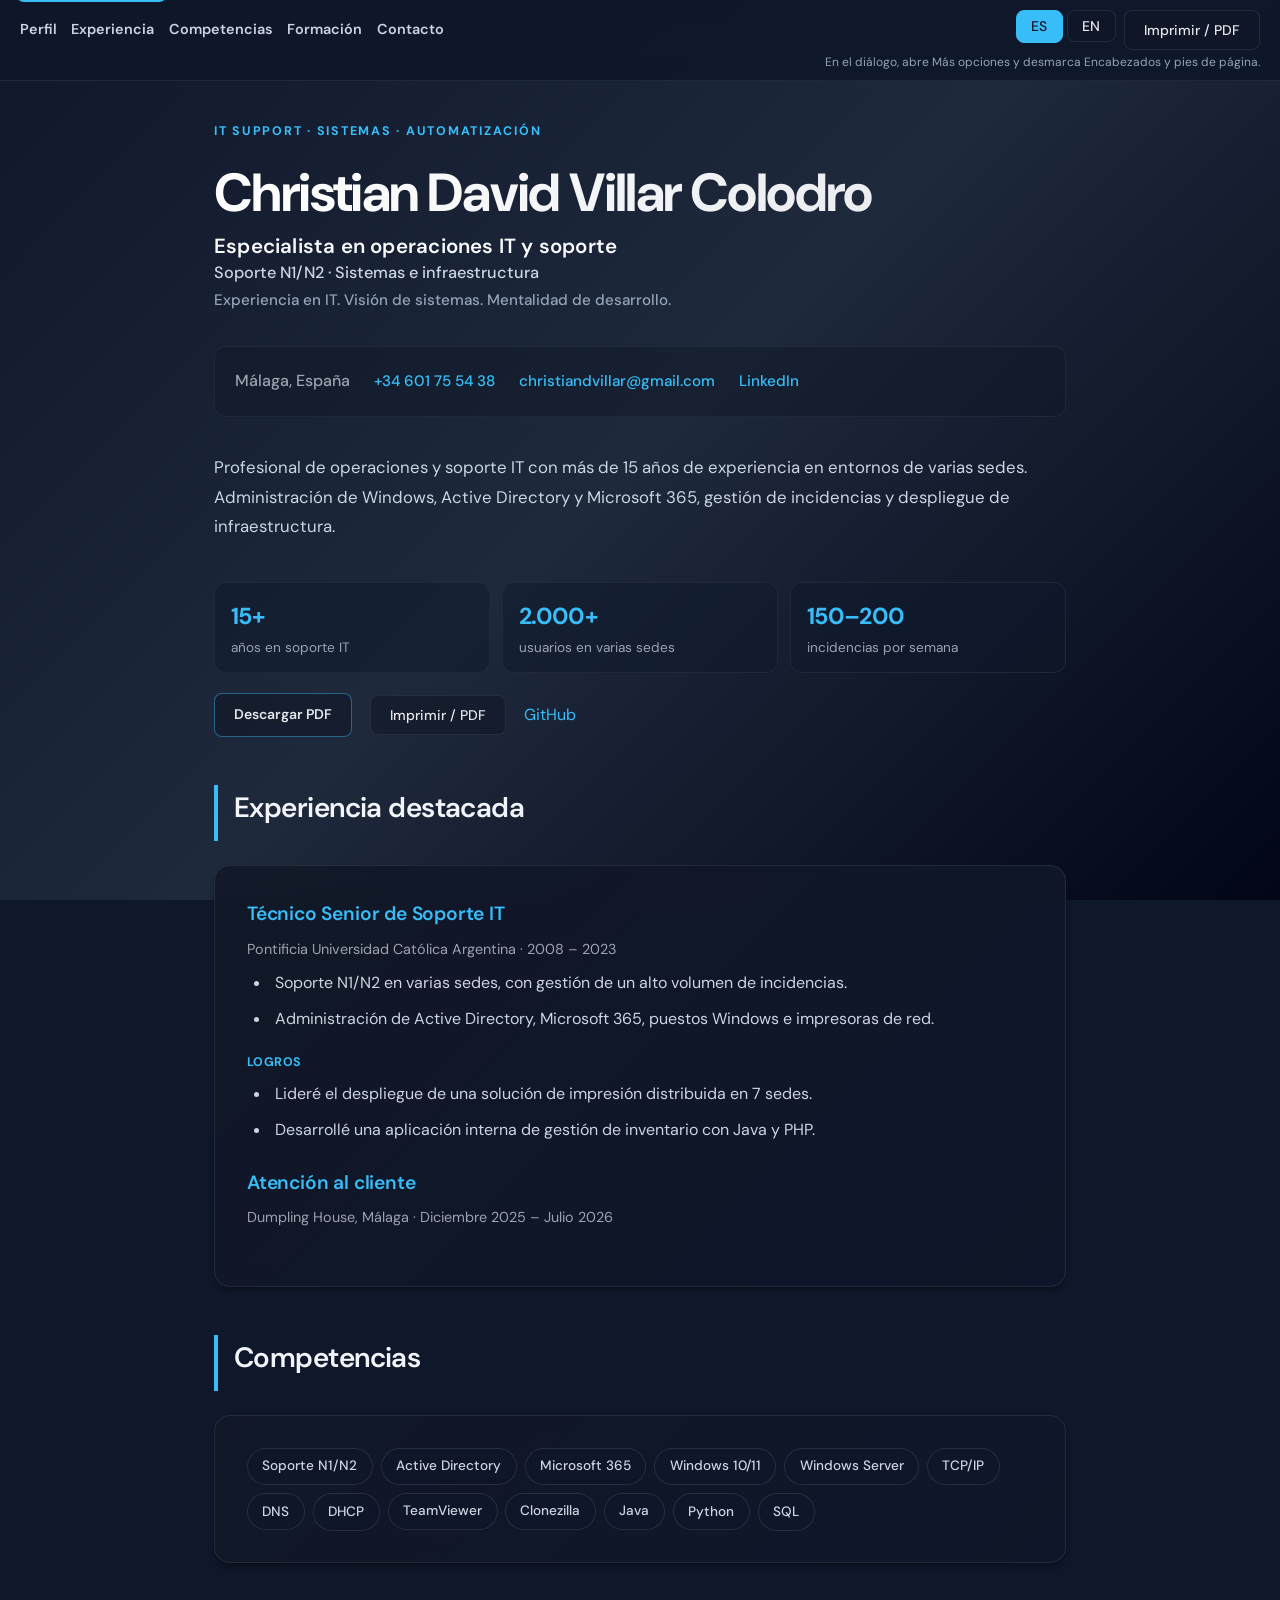
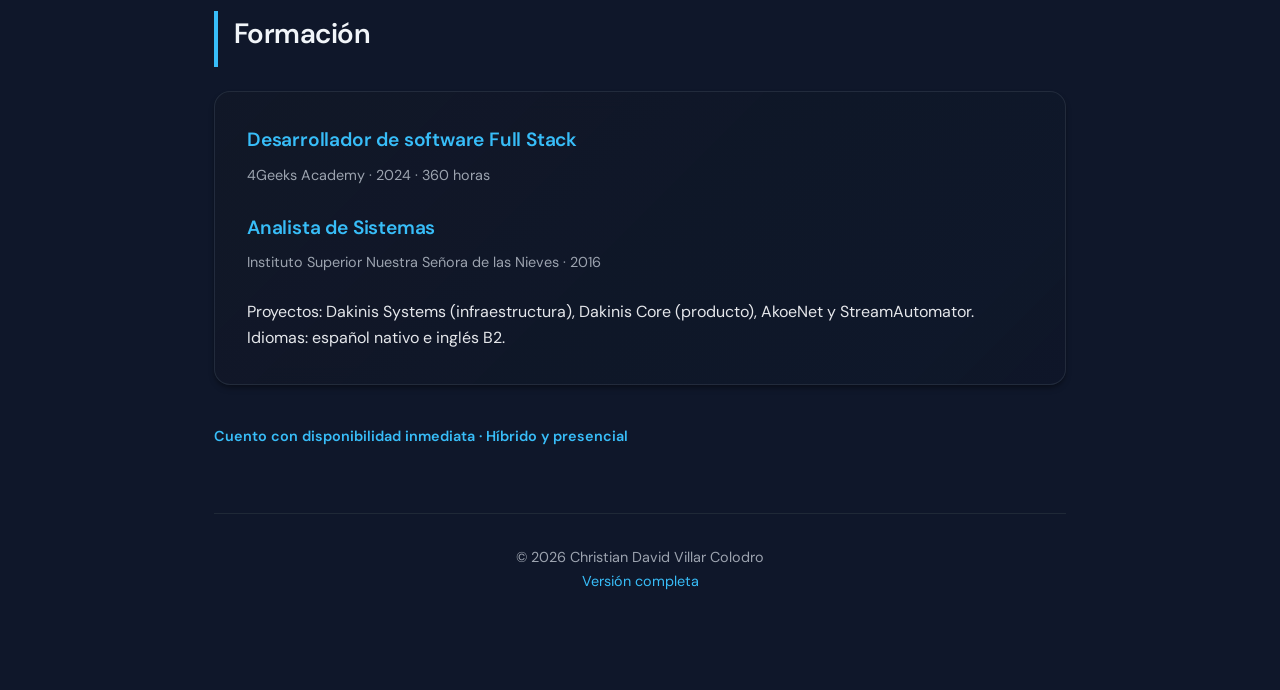
==== commit 2eb4b489: "Tighten CV layout: contact up front, less repetition, clearer projects. Move contact details into th" ====
--- a/index-short.html
+++ b/index-short.html
@@ -41,7 +41,13 @@
         <p class="subtitle-scope" data-es="Soporte N1/N2 · Sistemas e infraestructura" data-en="L1/L2 Support · Systems &amp; Infrastructure">Soporte N1/N2 · Sistemas e infraestructura</p>
         <p class="tagline" data-es="Experiencia en IT. Visión de sistemas. Mentalidad de desarrollo." data-en="IT experience. A systems view. A builder's mindset.">Experiencia en IT. Visión de sistemas. Mentalidad de desarrollo.</p>
       </div>
-      <p class="intro-text" data-es="Profesional de operaciones y soporte IT con más de 15 años de experiencia dando soporte a más de 2.000 usuarios en varias sedes. Administración de Windows, Active Directory y Microsoft 365, gestión de incidencias y despliegue de infraestructura." data-en="IT Operations and Support professional with 15+ years of experience supporting 2,000+ users across multiple sites. Windows administration, Active Directory, Microsoft 365, incident management and infrastructure deployment.">Profesional de operaciones y soporte IT con más de 15 años de experiencia dando soporte a más de 2.000 usuarios en varias sedes. Administración de Windows, Active Directory y Microsoft 365, gestión de incidencias y despliegue de infraestructura.</p>
+      <div class="contact-info" id="contacto">
+        <span data-es="Málaga, España" data-en="Málaga, Spain">Málaga, España</span>
+        <a href="tel:+34601755438">+34 601 75 54 38</a>
+        <a href="mailto:christiandvillar@gmail.com">christiandvillar@gmail.com</a>
+        <a href="https://www.linkedin.com/in/christian-david-villar-colodro" target="_blank" rel="noopener noreferrer">LinkedIn</a>
+      </div>
+      <p class="intro-text" data-es="Profesional de operaciones y soporte IT con más de 15 años de experiencia en entornos de varias sedes. Administración de Windows, Active Directory y Microsoft 365, gestión de incidencias y despliegue de infraestructura." data-en="IT Operations and Support professional with 15+ years of experience in multi-site environments. Windows administration, Active Directory, Microsoft 365, incident management and infrastructure deployment.">Profesional de operaciones y soporte IT con más de 15 años de experiencia en entornos de varias sedes. Administración de Windows, Active Directory y Microsoft 365, gestión de incidencias y despliegue de infraestructura.</p>
       <div class="stats" data-aria-es="Cifras destacadas" data-aria-en="Key figures" aria-label="Cifras destacadas">
         <div class="stat">
           <strong>15+</strong>
@@ -59,16 +65,6 @@
       <div class="hero-actions no-print">
         <a class="button-link download-cv" href="pdf/cv-resumido-es.pdf" download data-pdf-es="pdf/cv-resumido-es.pdf" data-pdf-en="pdf/cv-resumido-en.pdf" data-es="Descargar PDF" data-en="Download PDF">Descargar PDF</a>
         <button type="button" class="print-btn" data-es="Imprimir / PDF" data-en="Print / PDF">Imprimir / PDF</button>
-        <a class="button-link" href="#contacto" data-es="Contactar" data-en="Contact">Contactar</a>
-        <a href="https://www.linkedin.com/in/christian-david-villar-colodro" target="_blank" rel="noopener noreferrer">LinkedIn</a>
-        <a href="https://github.com/ChristianDVillar" target="_blank" rel="noopener noreferrer">GitHub</a>
-      </div>
-      <p class="availability"><span data-es="Disponible de inmediato · Híbrido y presencial" data-en="Available immediately · Hybrid and on-site">Disponible de inmediato · Híbrido y presencial</span></p>
-      <div class="contact-info">
-        <span data-es="Málaga, España" data-en="Málaga, Spain">Málaga, España</span>
-        <a href="tel:+34601755438">+34 601 75 54 38</a>
-        <a href="mailto:christiandvillar@gmail.com">christiandvillar@gmail.com</a>
-        <a href="https://www.linkedin.com/in/christian-david-villar-colodro" target="_blank" rel="noopener noreferrer">LinkedIn</a>
         <a href="https://github.com/ChristianDVillar" target="_blank" rel="noopener noreferrer">GitHub</a>
       </div>
     </header>
@@ -80,7 +76,7 @@
           <h3 data-es="Técnico Senior de Soporte IT" data-en="Senior IT Support Technician">Técnico Senior de Soporte IT</h3>
           <p class="meta" data-es="Pontificia Universidad Católica Argentina · 2008 – 2023" data-en="Pontifical Catholic University of Argentina · 2008 – 2023">Pontificia Universidad Católica Argentina · 2008 – 2023</p>
           <ul>
-            <li data-es="Soporte N1/N2 a más de 2.000 usuarios en varias sedes, con 150–200 incidencias semanales." data-en="L1/L2 support for 2,000+ users across multiple campuses, resolving 150–200 incidents per week.">Soporte N1/N2 a más de 2.000 usuarios en varias sedes, con 150–200 incidencias semanales.</li>
+            <li data-es="Soporte N1/N2 en varias sedes, con gestión de un alto volumen de incidencias." data-en="L1/L2 support across multiple campuses, handling a high volume of incidents.">Soporte N1/N2 en varias sedes, con gestión de un alto volumen de incidencias.</li>
             <li data-es="Administración de Active Directory, Microsoft 365, puestos Windows e impresoras de red." data-en="Managed Active Directory, Microsoft 365, Windows workstations and network printers.">Administración de Active Directory, Microsoft 365, puestos Windows e impresoras de red.</li>
           </ul>
           <p class="block-label" data-es="Logros" data-en="Achievements">Logros</p>
@@ -128,23 +124,12 @@
           <h3 data-es="Analista de Sistemas" data-en="Systems Analyst">Analista de Sistemas</h3>
           <p class="meta">Instituto Superior Nuestra Señora de las Nieves · 2016</p>
         </div>
-        <p data-es="Proyectos: Dakinis Systems, Dakinis Core, AkoeNet, StreamAutomator, LifeFlow Finance y Dakinis Vault." data-en="Projects: Dakinis Systems, Dakinis Core, AkoeNet, StreamAutomator, LifeFlow Finance and Dakinis Vault.">Proyectos: Dakinis Systems, Dakinis Core, AkoeNet, StreamAutomator, LifeFlow Finance y Dakinis Vault.</p>
+        <p data-es="Proyectos: Dakinis Systems (infraestructura), Dakinis Core (producto), AkoeNet y StreamAutomator." data-en="Projects: Dakinis Systems (infrastructure), Dakinis Core (product), AkoeNet and StreamAutomator.">Proyectos: Dakinis Systems (infraestructura), Dakinis Core (producto), AkoeNet y StreamAutomator.</p>
         <p data-es="Idiomas: español nativo e inglés B2." data-en="Languages: Spanish (native) and English (B2).">Idiomas: español nativo e inglés B2.</p>
       </div>
     </section>
 
-    <section id="contacto" aria-labelledby="contact-heading">
-      <h2 id="contact-heading" data-es="Contacto" data-en="Contact">Contacto</h2>
-      <div class="card">
-        <p data-es="Málaga · Disponible de inmediato · Híbrido y presencial" data-en="Málaga · Available immediately · Hybrid and on-site">Málaga · Disponible de inmediato · Híbrido y presencial</p>
-        <div class="contact-info">
-          <a href="tel:+34601755438">+34 601 75 54 38</a>
-          <a href="mailto:christiandvillar@gmail.com">christiandvillar@gmail.com</a>
-          <a href="https://www.linkedin.com/in/christian-david-villar-colodro" target="_blank" rel="noopener noreferrer">LinkedIn</a>
-          <a href="https://github.com/ChristianDVillar" target="_blank" rel="noopener noreferrer">GitHub</a>
-        </div>
-      </div>
-    </section>
+    <p class="availability availability-closing"><span data-es="Cuento con disponibilidad inmediata · Híbrido y presencial" data-en="Immediate availability · Hybrid and on-site">Cuento con disponibilidad inmediata · Híbrido y presencial</span></p>
 
     <footer>
       <p>© <span id="year"></span> Christian David Villar Colodro</p>
--- a/css/styles.css
+++ b/css/styles.css
@@ -471,6 +471,12 @@
   font-weight: 500;
 }
 
+.availability-closing {
+  margin: 2.5rem 0 0;
+  color: var(--accent);
+  font-weight: 600;
+}
+
 .impact {
   display: grid;
   grid-template-columns: repeat(3, 1fr);
@@ -525,6 +531,10 @@
 .project-actions a {
   font-size: 0.9rem;
   font-weight: 600;
+}
+
+.print-only {
+  display: none !important;
 }
 
 .stats {
@@ -673,6 +683,28 @@
   .topbar,
   footer {
     display: none !important;
+  }
+
+  .print-only {
+    display: block !important;
+  }
+
+  .skill-continued {
+    break-inside: avoid;
+    page-break-inside: avoid;
+  }
+
+  .skills-continued-heading {
+    margin: 9pt 0 4pt;
+    padding: 0 0 1.5pt;
+    border-bottom: 0.8pt solid #003399;
+    color: #003399 !important;
+    font-size: 10.5pt;
+    font-weight: 700;
+    letter-spacing: 0.06em;
+    text-transform: uppercase;
+    break-after: avoid;
+    page-break-after: avoid;
   }
 
   .container {
@@ -732,6 +764,10 @@
     text-transform: uppercase;
   }
 
+  .availability-closing {
+    margin: 8pt 0 0;
+  }
+
   .kicker {
     margin: 0 0 2pt;
     color: #003399;
@@ -942,8 +978,9 @@
     box-shadow: none;
   }
 
-  #contacto .contact-info {
+  .cv-header .contact-info {
     margin-top: 3pt;
+    margin-bottom: 4pt;
   }
 
   #proyectos {
@@ -984,8 +1021,7 @@
   .cv-short .subtitle,
   .cv-short .intro-text,
   .cv-short .experience-item li,
-  .cv-short #formacion p,
-  .cv-short #contacto p {
+  .cv-short #formacion p {
     font-size: 11pt;
     line-height: 1.4;
   }
@@ -1038,12 +1074,7 @@
     margin-top: 4pt;
   }
 
-  .cv-short #contacto .card {
-    break-inside: avoid;
-    page-break-inside: avoid;
-  }
-
-  .cv-short #contacto .contact-info {
-    margin-top: 2pt;
-  }
-}
+  .cv-short .availability-closing {
+    margin-top: 6pt;
+  }
+}
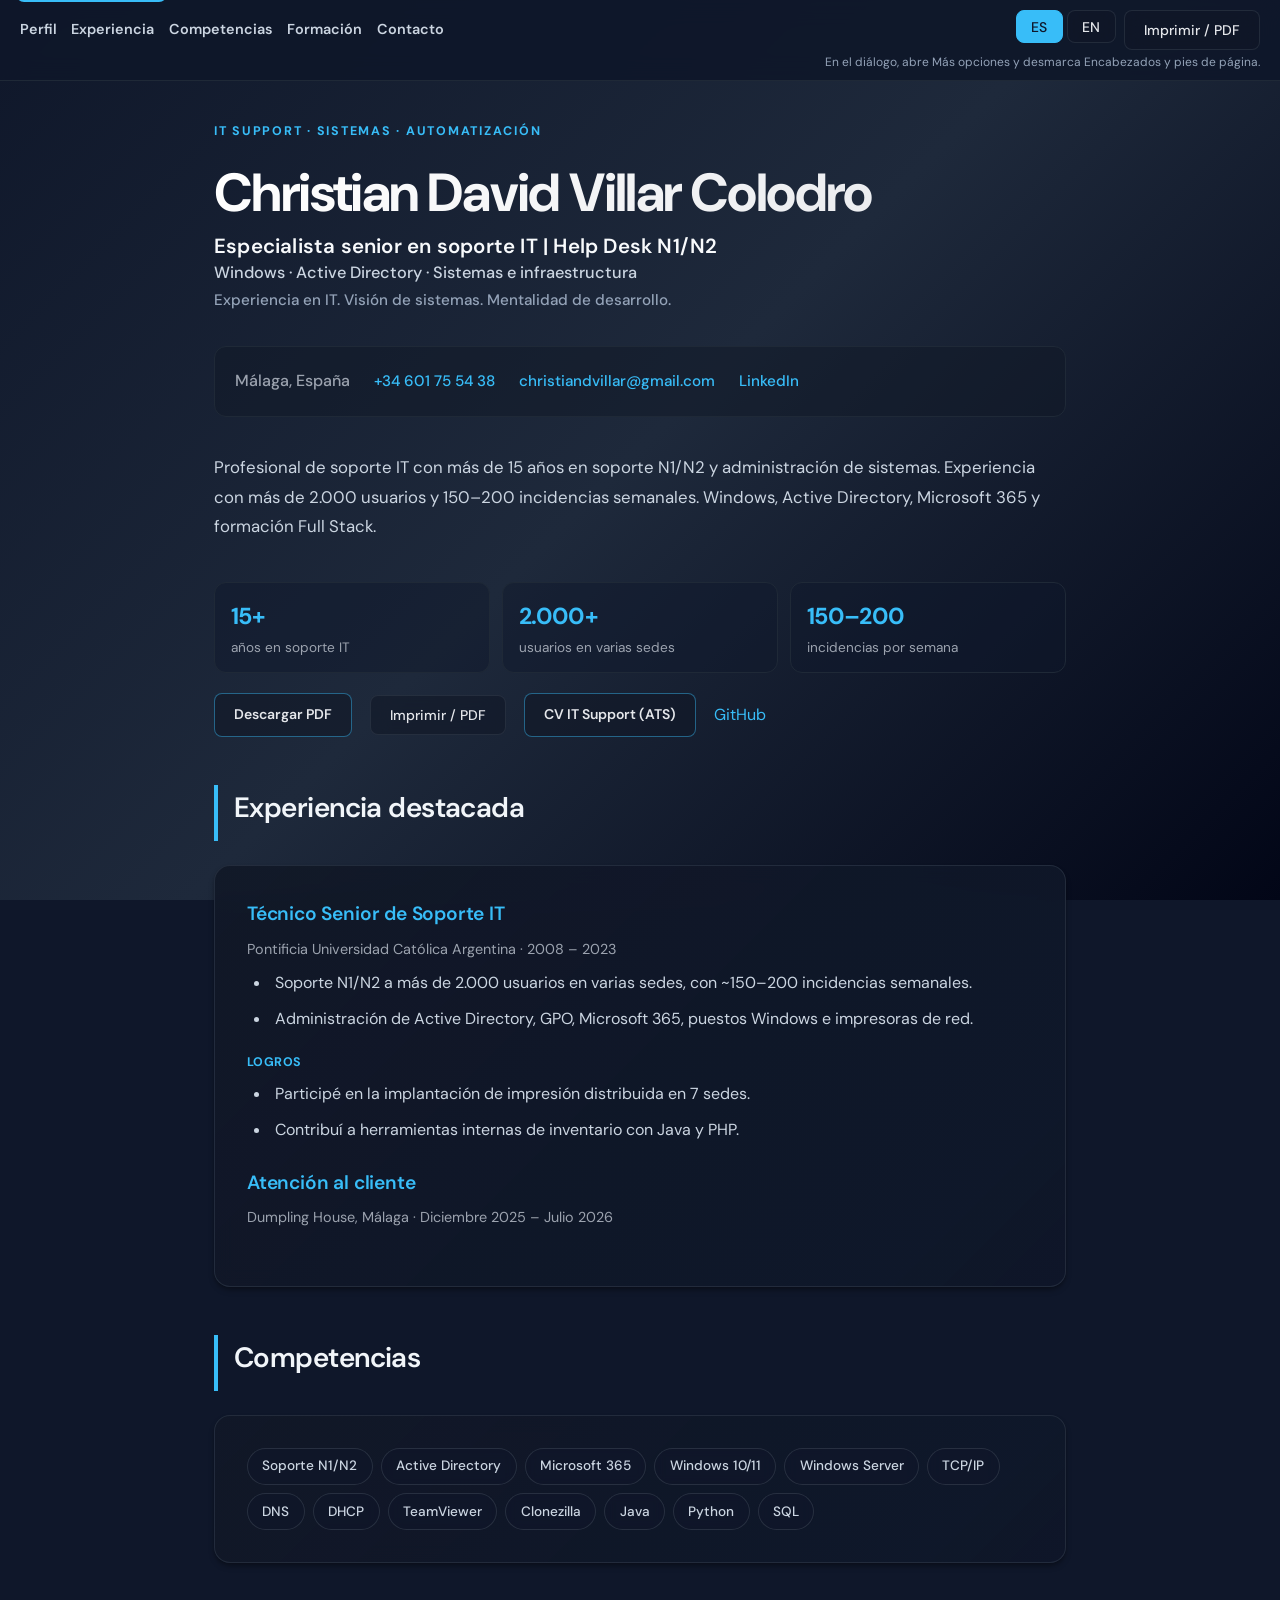
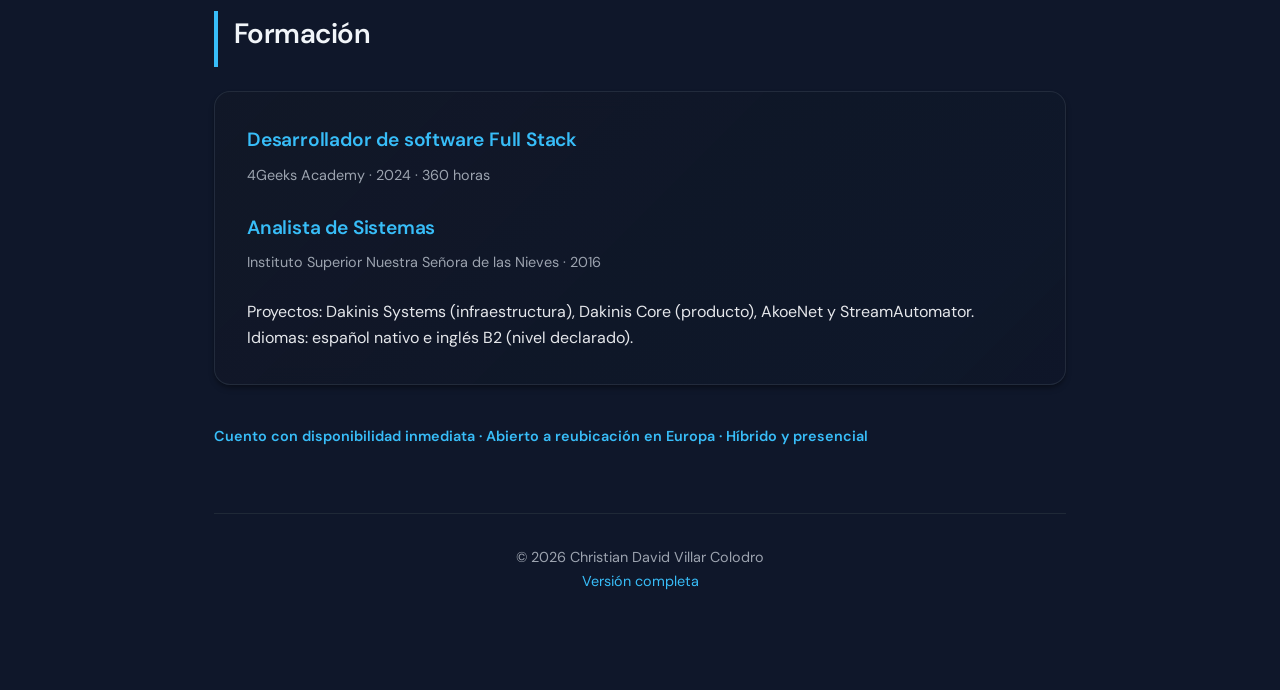
==== commit 3db51ff0: "Position CV for European IT Support and add ATS profile. Strengthen achievements and project contrib" ====
--- a/index-short.html
+++ b/index-short.html
@@ -6,12 +6,16 @@
   <title>Christian David Villar Colodro | CV resumido</title>
   <meta name="description" data-es="CV resumido de Christian David Villar Colodro, técnico de operaciones IT y soporte N2. Málaga." data-en="Short CV of Christian David Villar Colodro, IT Operations Technician and L2 support. Málaga, Spain." content="CV resumido de Christian David Villar Colodro, técnico de operaciones IT y soporte N2. Málaga." />
   <meta name="theme-color" content="#0f172a" />
+  <meta property="og:title" content="Christian David Villar Colodro | IT Support Specialist" />
+  <meta property="og:description" content="15+ years IT Support N1/N2 · Active Directory · Windows · Open to Europe" />
+  <meta property="og:type" content="profile" />
+  <link rel="icon" href="assets/favicon.svg" type="image/svg+xml" />
   <link rel="preconnect" href="https://fonts.googleapis.com" />
   <link rel="preconnect" href="https://fonts.gstatic.com" crossorigin />
   <link href="https://fonts.googleapis.com/css2?family=DM+Sans:ital,opsz,wght@0,9..40,400;0,9..40,500;0,9..40,600;0,9..40,700&display=swap" rel="stylesheet" />
   <link rel="stylesheet" href="css/styles.css" />
 </head>
-<body class="cv-page cv-short" data-title-es="Christian David Villar Colodro | CV resumido" data-title-en="Christian David Villar Colodro | Short CV">
+<body class="cv-page cv-short" data-title-es="Christian David Villar Colodro | CV resumido — Soporte IT" data-title-en="Christian David Villar Colodro | Short CV — IT Support">
   <a href="#cv-content" class="skip-link"><span data-es="Ir al contenido" data-en="Skip to content">Ir al contenido</span></a>
 
   <div class="topbar no-print">
@@ -37,8 +41,8 @@
       <p class="kicker" data-es="IT SUPPORT · SISTEMAS · AUTOMATIZACIÓN" data-en="IT SUPPORT · SYSTEMS · AUTOMATION">IT SUPPORT · SISTEMAS · AUTOMATIZACIÓN</p>
       <div class="header-text">
         <h1>Christian David Villar Colodro</h1>
-        <p class="subtitle" data-es="Especialista en operaciones IT y soporte" data-en="IT Operations &amp; Support Specialist">Especialista en operaciones IT y soporte</p>
-        <p class="subtitle-scope" data-es="Soporte N1/N2 · Sistemas e infraestructura" data-en="L1/L2 Support · Systems &amp; Infrastructure">Soporte N1/N2 · Sistemas e infraestructura</p>
+        <p class="subtitle" data-es="Especialista senior en soporte IT | Help Desk N1/N2" data-en="Senior IT Support Specialist | Help Desk N1/N2">Especialista senior en soporte IT | Help Desk N1/N2</p>
+        <p class="subtitle-scope" data-es="Windows · Active Directory · Sistemas e infraestructura" data-en="Windows · Active Directory · Systems &amp; Infrastructure">Windows · Active Directory · Sistemas e infraestructura</p>
         <p class="tagline" data-es="Experiencia en IT. Visión de sistemas. Mentalidad de desarrollo." data-en="IT experience. A systems view. A builder's mindset.">Experiencia en IT. Visión de sistemas. Mentalidad de desarrollo.</p>
       </div>
       <div class="contact-info" id="contacto">
@@ -47,7 +51,7 @@
         <a href="mailto:christiandvillar@gmail.com">christiandvillar@gmail.com</a>
         <a href="https://www.linkedin.com/in/christian-david-villar-colodro" target="_blank" rel="noopener noreferrer">LinkedIn</a>
       </div>
-      <p class="intro-text" data-es="Profesional de operaciones y soporte IT con más de 15 años de experiencia en entornos de varias sedes. Administración de Windows, Active Directory y Microsoft 365, gestión de incidencias y despliegue de infraestructura." data-en="IT Operations and Support professional with 15+ years of experience in multi-site environments. Windows administration, Active Directory, Microsoft 365, incident management and infrastructure deployment.">Profesional de operaciones y soporte IT con más de 15 años de experiencia en entornos de varias sedes. Administración de Windows, Active Directory y Microsoft 365, gestión de incidencias y despliegue de infraestructura.</p>
+      <p class="intro-text" data-es="Profesional de soporte IT con más de 15 años en soporte N1/N2 y administración de sistemas. Experiencia con más de 2.000 usuarios y 150–200 incidencias semanales. Windows, Active Directory, Microsoft 365 y formación Full Stack." data-en="IT Support professional with 15+ years in L1/L2 support and systems administration. Experience with 2,000+ users and 150–200 incidents per week. Windows, Active Directory, Microsoft 365 and Full Stack training.">Profesional de soporte IT con más de 15 años en soporte N1/N2 y administración de sistemas. Experiencia con más de 2.000 usuarios y 150–200 incidencias semanales. Windows, Active Directory, Microsoft 365 y formación Full Stack.</p>
       <div class="stats" data-aria-es="Cifras destacadas" data-aria-en="Key figures" aria-label="Cifras destacadas">
         <div class="stat">
           <strong>15+</strong>
@@ -65,6 +69,7 @@
       <div class="hero-actions no-print">
         <a class="button-link download-cv" href="pdf/cv-resumido-es.pdf" download data-pdf-es="pdf/cv-resumido-es.pdf" data-pdf-en="pdf/cv-resumido-en.pdf" data-es="Descargar PDF" data-en="Download PDF">Descargar PDF</a>
         <button type="button" class="print-btn" data-es="Imprimir / PDF" data-en="Print / PDF">Imprimir / PDF</button>
+        <a class="button-link" href="profiles/it-support.html" data-es="CV IT Support (ATS)" data-en="IT Support CV (ATS)">CV IT Support (ATS)</a>
         <a href="https://github.com/ChristianDVillar" target="_blank" rel="noopener noreferrer">GitHub</a>
       </div>
     </header>
@@ -76,13 +81,13 @@
           <h3 data-es="Técnico Senior de Soporte IT" data-en="Senior IT Support Technician">Técnico Senior de Soporte IT</h3>
           <p class="meta" data-es="Pontificia Universidad Católica Argentina · 2008 – 2023" data-en="Pontifical Catholic University of Argentina · 2008 – 2023">Pontificia Universidad Católica Argentina · 2008 – 2023</p>
           <ul>
-            <li data-es="Soporte N1/N2 en varias sedes, con gestión de un alto volumen de incidencias." data-en="L1/L2 support across multiple campuses, handling a high volume of incidents.">Soporte N1/N2 en varias sedes, con gestión de un alto volumen de incidencias.</li>
-            <li data-es="Administración de Active Directory, Microsoft 365, puestos Windows e impresoras de red." data-en="Managed Active Directory, Microsoft 365, Windows workstations and network printers.">Administración de Active Directory, Microsoft 365, puestos Windows e impresoras de red.</li>
+            <li data-es="Soporte N1/N2 a más de 2.000 usuarios en varias sedes, con ~150–200 incidencias semanales." data-en="L1/L2 support for 2,000+ users across multiple campuses, ~150–200 incidents per week.">Soporte N1/N2 a más de 2.000 usuarios en varias sedes, con ~150–200 incidencias semanales.</li>
+            <li data-es="Administración de Active Directory, GPO, Microsoft 365, puestos Windows e impresoras de red." data-en="Administered Active Directory, GPO, Microsoft 365, Windows workstations and network printers.">Administración de Active Directory, GPO, Microsoft 365, puestos Windows e impresoras de red.</li>
           </ul>
           <p class="block-label" data-es="Logros" data-en="Achievements">Logros</p>
           <ul>
-            <li data-es="Lideré el despliegue de una solución de impresión distribuida en 7 sedes." data-en="Led deployment of a distributed printing solution across 7 campuses.">Lideré el despliegue de una solución de impresión distribuida en 7 sedes.</li>
-            <li data-es="Desarrollé una aplicación interna de gestión de inventario con Java y PHP." data-en="Developed an internal inventory management application using Java and PHP.">Desarrollé una aplicación interna de gestión de inventario con Java y PHP.</li>
+            <li data-es="Participé en la implantación de impresión distribuida en 7 sedes." data-en="Participated in distributed printing implementation across 7 campuses.">Participé en la implantación de impresión distribuida en 7 sedes.</li>
+            <li data-es="Contribuí a herramientas internas de inventario con Java y PHP." data-en="Contributed to internal inventory tools using Java and PHP.">Contribuí a herramientas internas de inventario con Java y PHP.</li>
           </ul>
         </div>
         <div class="experience-item">
@@ -125,11 +130,11 @@
           <p class="meta">Instituto Superior Nuestra Señora de las Nieves · 2016</p>
         </div>
         <p data-es="Proyectos: Dakinis Systems (infraestructura), Dakinis Core (producto), AkoeNet y StreamAutomator." data-en="Projects: Dakinis Systems (infrastructure), Dakinis Core (product), AkoeNet and StreamAutomator.">Proyectos: Dakinis Systems (infraestructura), Dakinis Core (producto), AkoeNet y StreamAutomator.</p>
-        <p data-es="Idiomas: español nativo e inglés B2." data-en="Languages: Spanish (native) and English (B2).">Idiomas: español nativo e inglés B2.</p>
+        <p data-es="Idiomas: español nativo e inglés B2 (nivel declarado)." data-en="Languages: Spanish (native) and English B2 (self-assessed).">Idiomas: español nativo e inglés B2 (nivel declarado).</p>
       </div>
     </section>
 
-    <p class="availability availability-closing"><span data-es="Cuento con disponibilidad inmediata · Híbrido y presencial" data-en="Immediate availability · Hybrid and on-site">Cuento con disponibilidad inmediata · Híbrido y presencial</span></p>
+    <p class="availability availability-closing"><span data-es="Cuento con disponibilidad inmediata · Abierto a reubicación en Europa · Híbrido y presencial" data-en="Immediate availability · Open to relocation across Europe · Hybrid and on-site">Cuento con disponibilidad inmediata · Abierto a reubicación en Europa · Híbrido y presencial</span></p>
 
     <footer>
       <p>© <span id="year"></span> Christian David Villar Colodro</p>
--- a/css/styles.css
+++ b/css/styles.css
@@ -513,6 +513,31 @@
   text-transform: uppercase;
 }
 
+.project-shot {
+  margin: 0.65rem 0 0.35rem;
+  overflow: hidden;
+  border-radius: 12px;
+  border: 1px solid var(--border-light);
+  background: #020617;
+}
+
+.project-shot img {
+  display: block;
+  width: 100%;
+  height: auto;
+  aspect-ratio: 16 / 10;
+  object-fit: cover;
+  object-position: top center;
+}
+
+.project .project-contrib {
+  flex-grow: 0;
+  margin: 0.35rem 0 0;
+  color: #94a3b8;
+  font-size: 0.9rem;
+  font-style: italic;
+}
+
 .project .project-tech {
   flex-grow: 0;
   margin: 0.15rem 0 0;
@@ -949,6 +974,13 @@
     font-size: 10pt;
   }
 
+  .project .project-contrib {
+    margin: 1pt 0 0;
+    color: #4b5b72;
+    font-size: 8.5pt;
+    font-style: italic;
+  }
+
   .project .project-tech {
     margin: 1pt 0 0;
     color: #3d4c63;
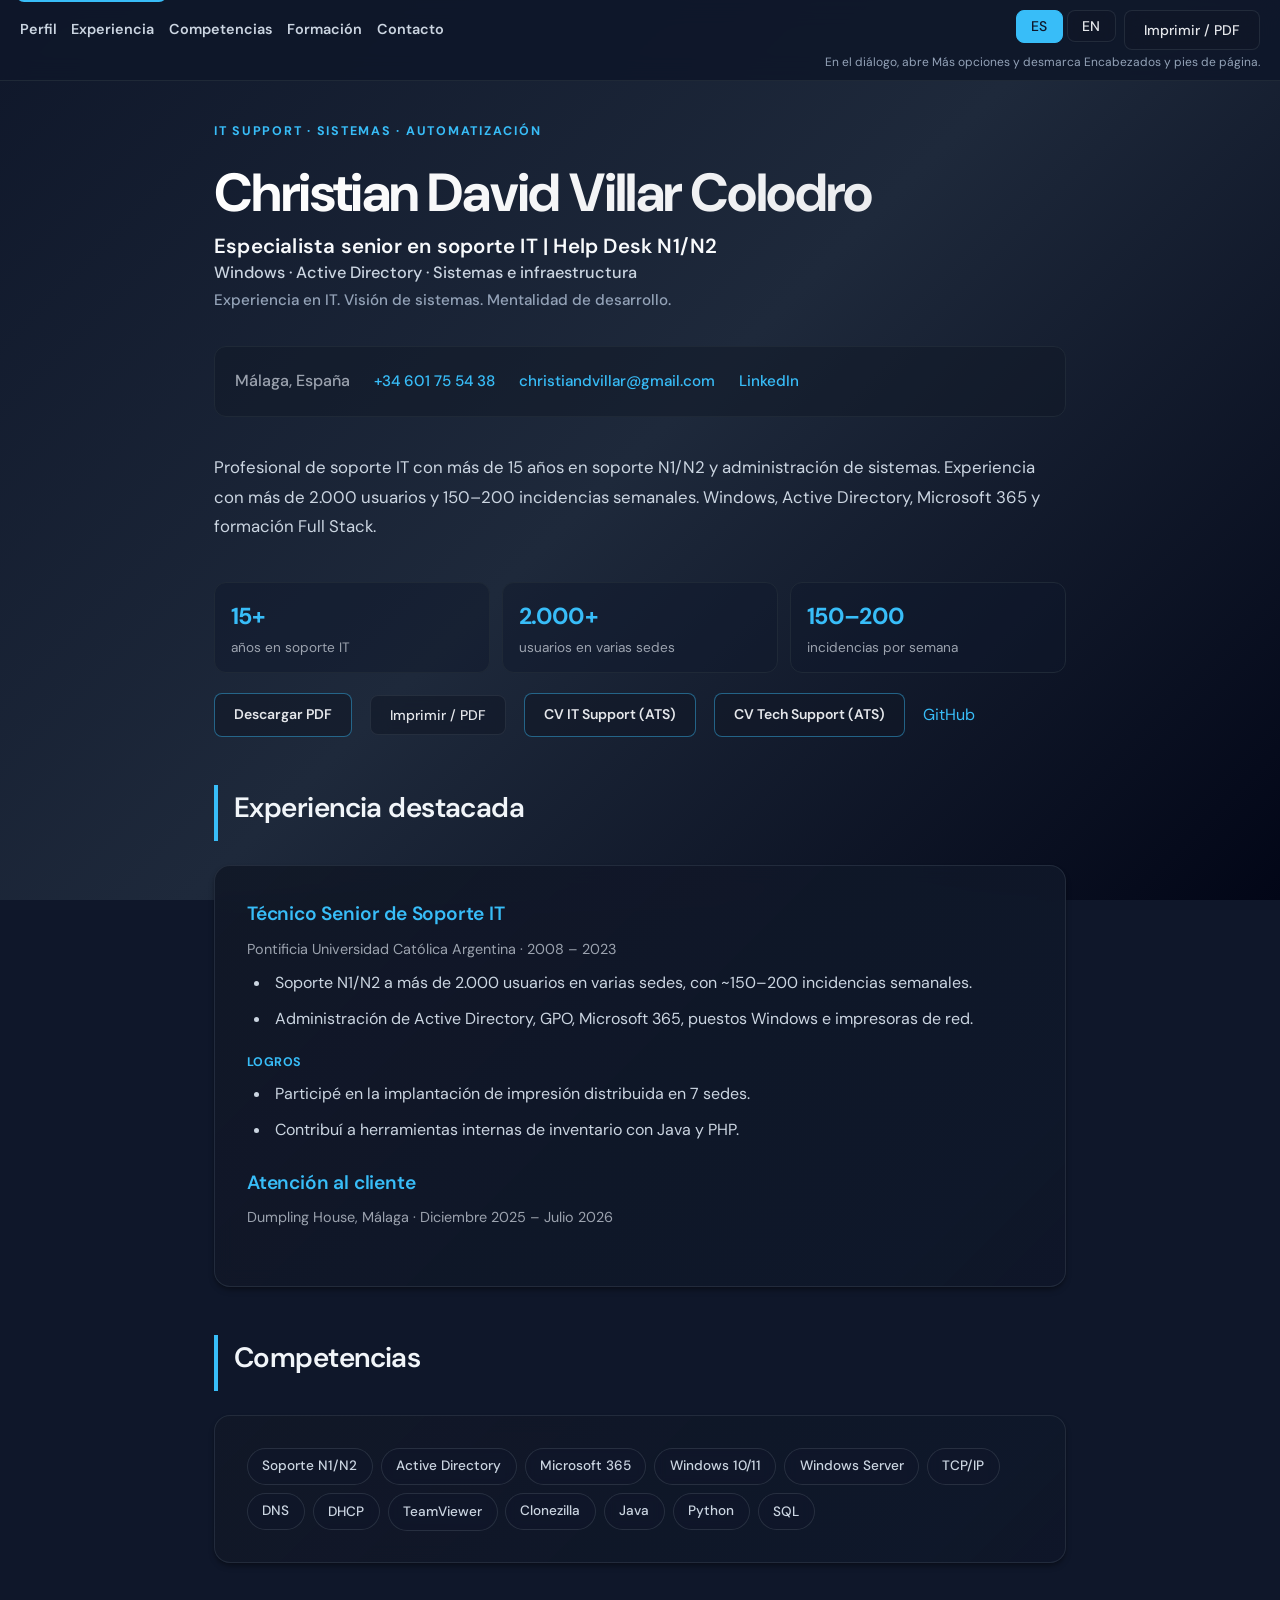
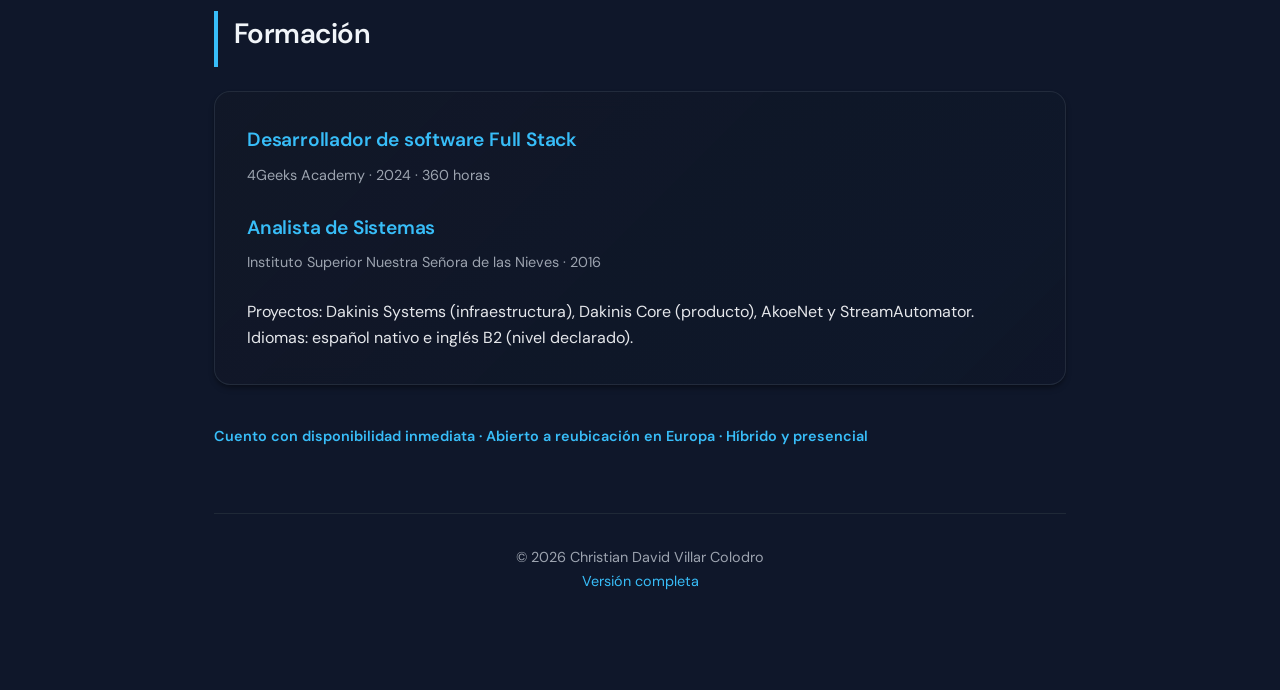
==== commit c2c3f9af: "Add Technical Support profile and refresh StreamAutomator/AkoeNet project cards. Include live produc" ====
--- a/index-short.html
+++ b/index-short.html
@@ -70,6 +70,7 @@
         <a class="button-link download-cv" href="pdf/cv-resumido-es.pdf" download data-pdf-es="pdf/cv-resumido-es.pdf" data-pdf-en="pdf/cv-resumido-en.pdf" data-es="Descargar PDF" data-en="Download PDF">Descargar PDF</a>
         <button type="button" class="print-btn" data-es="Imprimir / PDF" data-en="Print / PDF">Imprimir / PDF</button>
         <a class="button-link" href="profiles/it-support.html" data-es="CV IT Support (ATS)" data-en="IT Support CV (ATS)">CV IT Support (ATS)</a>
+        <a class="button-link" href="profiles/technical-support.html" data-es="CV Tech Support (ATS)" data-en="Tech Support CV (ATS)">CV Tech Support (ATS)</a>
         <a href="https://github.com/ChristianDVillar" target="_blank" rel="noopener noreferrer">GitHub</a>
       </div>
     </header>
